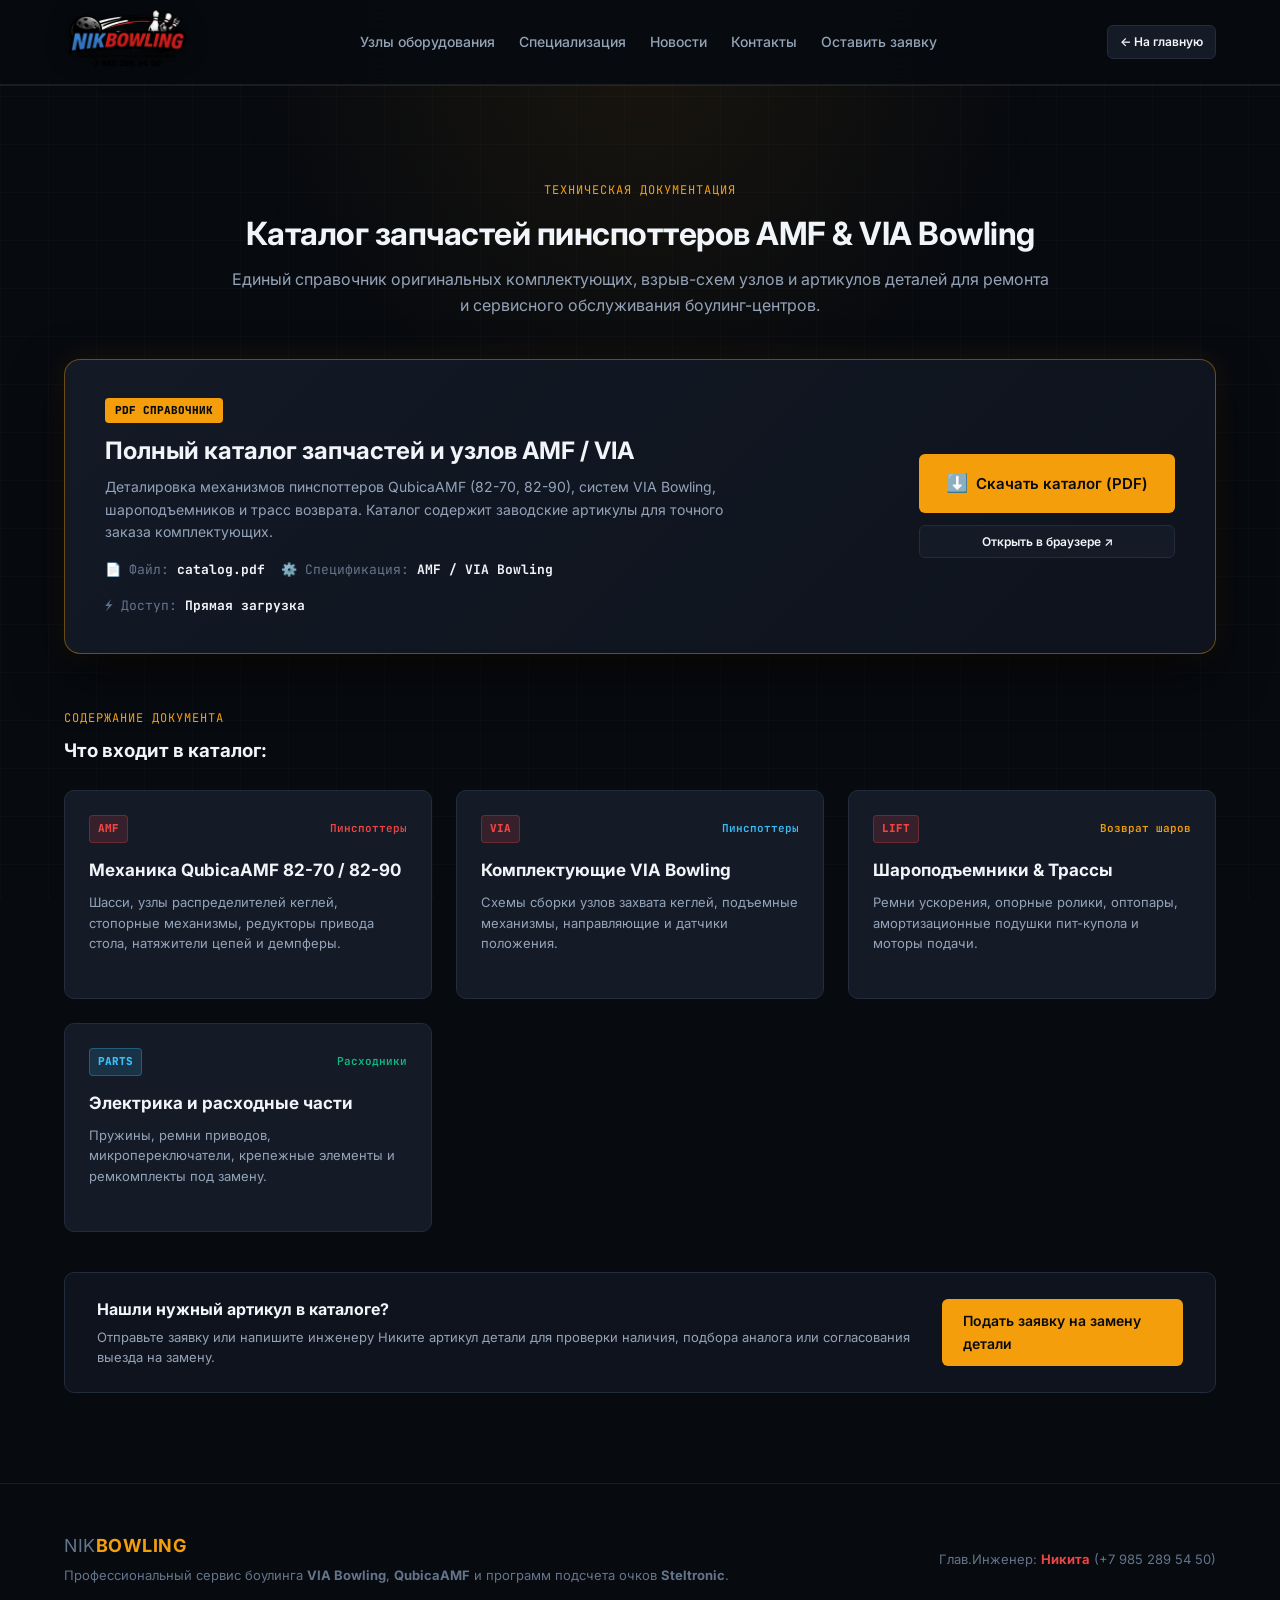
==== catalog.html @ 40575de4 "Добавлены новости (добавление, удаление, база данных) и каталог запчастей в виде отельной страницы" ====
<!DOCTYPE html>
<html lang="ru">
<head>
    <meta charset="UTF-8">
    <meta name="viewport" content="width=device-width, initial-scale=1.0">
    <title>Каталог запчастей пинспоттеров AMF & VIA | NIKBOWLING</title>
    <link rel="preconnect" href="https://fonts.googleapis.com">
    <link rel="preconnect" href="https://fonts.gstatic.com" crossorigin>
    <link href="https://fonts.googleapis.com/css2?family=Inter:wght@400;500;600;700;800&family=JetBrains+Mono:wght@400;600;700&display=swap" rel="stylesheet">
    <link rel="stylesheet" href="style.css">
</head>
<body>

    <div class="ambient-glow"></div>
    <div class="bg-grid"></div>

    <!-- ШАПКА -->
    <header class="header">
        <div class="container header-content">
            <a href="index.html" class="logo">
                <img src="logo.png" alt="NIKBOWLING" class="logo-img">
            </a>

            <nav class="nav">
                <a href="index.html#services" class="nav-item">Узлы оборудования</a>
                <a href="index.html#specialization" class="nav-item">Специализация</a>
                <a href="index.html#news" class="nav-item">Новости</a>
                <a href="index.html#contacts" class="nav-item">Контакты</a>
                <a href="index.html#request" class="nav-item">Оставить заявку</a>
            </nav>

            <div class="header-auth">
                <a href="index.html" class="btn btn-secondary btn-sm">← На главную</a>
            </div>
        </div>
    </header>

    <main class="section">
        <div class="container">
            <!-- Заголовок страницы -->
            <div class="section-title-wrap reveal active" style="text-align: center; max-width: 820px; margin: 0 auto 40px;">
                <span class="section-kicker">ТЕХНИЧЕСКАЯ ДОКУМЕНТАЦИЯ</span>
                <h2>Каталог запчастей пинспоттеров AMF & VIA Bowling</h2>
                <p>Единый справочник оригинальных комплектующих, взрыв-схем узлов и артикулов деталей для ремонта и сервисного обслуживания боулинг-центров.</p>
            </div>

            <!-- Главная карточка скачивания catalog.pdf -->
            <div class="catalog-hero-card reveal active">
                <div class="catalog-hero-left">
                    <div class="catalog-file-badge">PDF СПРАВОЧНИК</div>
                    <h3>Полный каталог запчастей и узлов AMF / VIA</h3>
                    <p>Деталировка механизмов пинспоттеров QubicaAMF (82-70, 82-90), систем VIA Bowling, шароподъемников и трасс возврата. Каталог содержит заводские артикулы для точного заказа комплектующих.</p>
                    
                    <div class="catalog-file-meta">
                        <span>📄 Файл: <strong>catalog.pdf</strong></span>
                        <span>⚙️ Спецификация: <strong>AMF / VIA Bowling</strong></span>
                        <span>⚡ Доступ: <strong>Прямая загрузка</strong></span>
                    </div>
                </div>

                <div class="catalog-hero-right" style="display: flex; flex-direction: column; gap: 12px;">
                    <a href="catalog.pdf" download="catalog.pdf" class="btn btn-primary btn-glow btn-download-main">
                        <span style="font-size: 18px;">⬇️</span>
                        <span>Скачать каталог (PDF)</span>
                    </a>
                    <a href="catalog.pdf" target="_blank" rel="noopener" class="btn btn-secondary btn-sm" style="text-align: center;">
                        <span>Открыть в браузере ↗</span>
                    </a>
                </div>
            </div>

            <!-- Разделы, представленные внутри каталога -->
            <div class="section-title-wrap reveal active" style="margin-top: 50px; margin-bottom: 24px;">
                <span class="section-kicker">СОДЕРЖАНИЕ ДОКУМЕНТА</span>
                <h3>Что входит в каталог:</h3>
            </div>

            <div class="catalog-grid reveal active">
                <div class="catalog-item-card">
                    <div class="catalog-item-head">
                        <div class="catalog-format-icon pdf-icon">AMF</div>
                        <span class="catalog-category-tag tag-amf">Пинспоттеры</span>
                    </div>
                    <h4>Механика QubicaAMF 82-70 / 82-90</h4>
                    <p>Шасси, узлы распределителей кеглей, стопорные механизмы, редукторы привода стола, натяжители цепей и демпферы.</p>
                </div>

                <div class="catalog-item-card">
                    <div class="catalog-item-head">
                        <div class="catalog-format-icon pdf-icon">VIA</div>
                        <span class="catalog-category-tag tag-via">Пинспоттеры</span>
                    </div>
                    <h4>Комплектующие VIA Bowling</h4>
                    <p>Схемы сборки узлов захвата кеглей, подъемные механизмы, направляющие и датчики положения.</p>
                </div>

                <div class="catalog-item-card">
                    <div class="catalog-item-head">
                        <div class="catalog-format-icon pdf-icon">LIFT</div>
                        <span class="catalog-category-tag tag-stel">Возврат шаров</span>
                    </div>
                    <h4>Шароподъемники & Трассы</h4>
                    <p>Ремни ускорения, опорные ролики, оптопары, амортизационные подушки пит-купола и моторы подачи.</p>
                </div>

                <div class="catalog-item-card">
                    <div class="catalog-item-head">
                        <div class="catalog-format-icon doc-icon">PARTS</div>
                        <span class="catalog-category-tag tag-service">Расходники</span>
                    </div>
                    <h4>Электрика и расходные части</h4>
                    <p>Пружины, ремни приводов, микропереключатели, крепежные элементы и ремкомплекты под замену.</p>
                </div>
            </div>

            <!-- Блок заказа по артикулу -->
            <div class="catalog-help-box reveal active" style="margin-top: 40px;">
                <div class="help-box-content">
                    <h4>Нашли нужный артикул в каталоге?</h4>
                    <p>Отправьте заявку или напишите инженеру Никите артикул детали для проверки наличия, подбора аналога или согласования выезда на замену.</p>
                </div>
                <div class="help-box-btn">
                    <a href="index.html#request" class="btn btn-primary">Подать заявку на замену детали</a>
                </div>
            </div>
        </div>
    </main>

    <footer class="footer">
        <div class="container footer-row">
            <div class="footer-copy">
                <span class="logo-brand">NIK<strong>BOWLING</strong></span>
                <p>Профессиональный сервис боулинга <strong>VIA Bowling</strong>, <strong>QubicaAMF</strong> и программ подсчета очков <strong>Steltronic</strong>.</p>
            </div>
            <div class="footer-meta">
                <span>Глав.Инженер: <strong style="color: var(--red);">Никита</strong> (+7 985 289 54 50)</span>
            </div>
        </div>
    </footer>

</body>
</html>
---- style.css ----
:root {
    --bg-dark: #070a0f;
    --bg-surface: #0e131d;
    --bg-card: #141b27;
    --bg-card-hover: #1c2637;
    
    --border: #232c3d;
    --border-subtle: rgba(255, 255, 255, 0.08);
    --border-hover: #3b475d;
    
    --text-main: #f1f5f9;
    --text-muted: #94a3b8;
    --text-dim: #64748b;
    
    --accent: #f59e0b;
    --accent-hover: #fbbf24;
    --accent-glow: rgba(245, 158, 11, 0.28);
    
    --green: #10b981;
    --red: #ef4444;
    --blue: #38bdf8;
    
    --font-sans: 'Inter', -apple-system, BlinkMacSystemFont, sans-serif;
    --font-mono: 'JetBrains Mono', monospace;
    --radius: 10px;
    --radius-sm: 6px;
}

* {
    box-sizing: border-box;
    margin: 0;
    padding: 0;
}

html {
    scroll-behavior: smooth;
}

body {
    font-family: var(--font-sans);
    background-color: var(--bg-dark);
    color: var(--text-main);
    line-height: 1.6;
    overflow-x: hidden;
    position: relative;
    -webkit-font-smoothing: antialiased;
}

.container {
    max-width: 1200px;
    margin: 0 auto;
    padding: 0 24px;
    position: relative;
}

/* Фоновые градиенты */
.ambient-glow {
    position: fixed;
    top: -250px;
    left: 50%;
    transform: translateX(-50%);
    width: 1000px;
    height: 600px;
    background: radial-gradient(circle, rgba(245, 158, 11, 0.08) 0%, rgba(7, 10, 15, 0) 70%);
    pointer-events: none;
    z-index: 0;
}

.bg-grid {
    position: fixed;
    top: 0;
    left: 0;
    width: 100%;
    height: 100%;
    background-image: 
        linear-gradient(to right, rgba(255, 255, 255, 0.02) 1px, transparent 1px),
        linear-gradient(to bottom, rgba(255, 255, 255, 0.02) 1px, transparent 1px);
    background-size: 48px 48px;
    pointer-events: none;
    z-index: 0;
}

/* ================= ВЕРХНИЙ ДОК АДМИНИСТРАТОРА ================= */
.admin-dock {
    position: sticky;
    top: 0;
    left: 0;
    width: 100%;
    background: #090e17;
    border-bottom: 2px solid var(--accent);
    z-index: 1000;
    box-shadow: 0 12px 40px rgba(0, 0, 0, 0.9);
}

.admin-dock-inner {
    max-width: 1200px;
    margin: 0 auto;
    padding: 12px 24px;
}

.admin-dock-header {
    display: flex;
    justify-content: space-between;
    align-items: center;
}

.admin-title-group {
    display: flex;
    align-items: center;
    gap: 12px;
}

.pulse-indicator {
    width: 8px;
    height: 8px;
    background: var(--green);
    border-radius: 50%;
    box-shadow: 0 0 10px var(--green);
}

.admin-dock-badge {
    font-family: var(--font-mono);
    font-size: 11px;
    font-weight: 800;
    background: var(--accent);
    color: #070a0f;
    padding: 3px 8px;
    border-radius: 4px;
}

.admin-dock-title {
    font-size: 13px;
    font-weight: 600;
}

.badge-counter {
    background: rgba(239, 68, 68, 0.2);
    color: var(--red);
    border: 1px solid rgba(239, 68, 68, 0.4);
    font-size: 11px;
    font-weight: 700;
    padding: 2px 8px;
    border-radius: 12px;
    font-family: var(--font-mono);
}

.btn-dock-toggle {
    background: var(--bg-surface);
    border: 1px solid var(--border);
    color: var(--text-muted);
    font-size: 12px;
    padding: 5px 12px;
    border-radius: var(--radius-sm);
    cursor: pointer;
    transition: all 0.2s;
}

.btn-dock-toggle:hover {
    color: var(--text-main);
    border-color: var(--border-hover);
}

.admin-dock-content {
    margin-top: 14px;
    max-height: 440px;
    overflow-y: auto;
    padding-bottom: 6px;
}

.admin-dock-content.collapsed {
    display: none;
}

.admin-orders-grid {
    display: grid;
    grid-template-columns: repeat(auto-fit, minmax(340px, 1fr));
    gap: 14px;
}

.admin-card {
    background: var(--bg-card);
    border: 1px solid var(--border);
    border-radius: var(--radius-sm);
    padding: 16px;
    display: flex;
    flex-direction: column;
    gap: 10px;
}

.admin-card-head {
    display: flex;
    justify-content: space-between;
    align-items: center;
    border-bottom: 1px solid var(--border);
    padding-bottom: 8px;
}

.admin-card-id {
    font-family: var(--font-mono);
    font-size: 12px;
    font-weight: 700;
    color: var(--accent);
}

.status-tag {
    font-size: 11px;
    font-weight: 600;
    font-family: var(--font-mono);
    padding: 2px 8px;
    border-radius: 4px;
}

.status-new { background: rgba(245, 158, 11, 0.15); color: var(--accent); border: 1px solid rgba(245, 158, 11, 0.3); }
.status-accepted { background: rgba(16, 185, 129, 0.15); color: var(--green); border: 1px solid rgba(16, 185, 129, 0.3); }
.status-rejected { background: rgba(239, 68, 68, 0.15); color: var(--red); border: 1px solid rgba(239, 68, 68, 0.3); }

.admin-card-body {
    font-size: 13px;
    color: var(--text-muted);
    line-height: 1.5;
}

.admin-card-body strong {
    color: var(--text-main);
}

.admin-comment-input {
    width: 100%;
    background: var(--bg-dark);
    border: 1px solid var(--border);
    border-radius: 4px;
    padding: 7px 10px;
    color: var(--text-main);
    font-size: 12px;
    outline: none;
}

.admin-comment-input:focus {
    border-color: var(--accent);
}

.admin-btn-row {
    display: flex;
    gap: 8px;
}

/* ================= ШАПКА САЙТА И ЛОГОТИП ================= */
.header {
    position: sticky;
    top: 0;
    background: rgba(7, 10, 15, 0.92);
    backdrop-filter: blur(20px);
    border-bottom: 1px solid var(--border-subtle);
    z-index: 500;
}

.header-content {
    display: flex;
    justify-content: space-between;
    align-items: center;
    height: 84px;
}

.logo {
    display: flex;
    align-items: center;
    text-decoration: none;
}

.logo-img {
    height: 125px;
    width: auto;
    object-fit: contain;
    display: block;
    filter: drop-shadow(0 2px 10px rgba(0, 0, 0, 0.5));
    transition: transform 0.2s ease;
}

.logo-img:hover {
    transform: scale(1.04);
}

.logo-brand {
    font-size: 18px;
    letter-spacing: 0.5px;
}

.logo-brand strong {
    color: var(--accent);
}

.nav {
    display: flex;
    gap: 24px;
}

.nav-item {
    color: var(--text-muted);
    text-decoration: none;
    font-size: 14px;
    font-weight: 500;
    transition: color 0.2s;
}

.nav-item:hover {
    color: var(--text-main);
}

.header-auth {
    display: flex;
    align-items: center;
    position: relative;
    z-index: 510;
}

.btn-auth {
    background: var(--bg-surface);
    border: 1px solid var(--border);
    color: var(--text-main);
    padding: 9px 18px;
    font-size: 13px;
    font-weight: 600;
    border-radius: var(--radius-sm);
    cursor: pointer;
    display: inline-flex;
    align-items: center;
    gap: 8px;
    transition: all 0.2s;
}

.btn-auth:hover {
    border-color: var(--accent);
    background: var(--bg-card);
    transform: translateY(-1px);
}

.user-pill {
    display: flex;
    align-items: center;
    gap: 10px;
    background: var(--bg-surface);
    border: 1px solid var(--border);
    border-radius: 30px;
    padding: 4px 6px 4px 12px;
}

.user-pill-avatar {
    width: 26px;
    height: 26px;
    background: var(--accent);
    color: #070a0f;
    font-weight: 800;
    font-size: 12px;
    border-radius: 50%;
    display: flex;
    align-items: center;
    justify-content: center;
    font-family: var(--font-mono);
}

.user-pill-info {
    display: flex;
    flex-direction: column;
    line-height: 1.2;
}

.user-pill-name { font-size: 12px; font-weight: 600; }
.user-pill-role { font-size: 10px; color: var(--accent); font-family: var(--font-mono); text-transform: uppercase; }

.btn-pill-action {
    background: var(--bg-card);
    border: 1px solid var(--border);
    color: var(--text-main);
    font-size: 11px;
    font-weight: 600;
    padding: 4px 10px;
    border-radius: 20px;
    cursor: pointer;
    transition: all 0.2s;
}

.btn-pill-action:hover {
    border-color: var(--accent);
    color: var(--accent);
}

.btn-pill-logout {
    background: none;
    border: none;
    color: var(--text-dim);
    font-size: 14px;
    cursor: pointer;
    padding: 0 6px;
}

.btn-pill-logout:hover { color: var(--red); }

/* ================= КНОПКИ ================= */
.btn {
    display: inline-flex;
    align-items: center;
    justify-content: center;
    gap: 8px;
    padding: 10px 20px;
    font-size: 14px;
    font-weight: 600;
    border-radius: var(--radius-sm);
    text-decoration: none;
    cursor: pointer;
    border: 1px solid transparent;
    transition: all 0.2s ease;
}

.btn-primary { background: var(--accent); color: #070a0f; }
.btn-primary:hover { background: var(--accent-hover); transform: translateY(-2px); }
.btn-glow:hover { box-shadow: 0 0 24px var(--accent-glow); }

.btn-secondary { background: var(--bg-card); border-color: var(--border); color: var(--text-main); }
.btn-secondary:hover { background: var(--bg-card-hover); border-color: var(--border-hover); transform: translateY(-2px); }

.btn-success { background: var(--green); color: #070a0f; }
.btn-danger { background: var(--red); color: #fff; }
.btn-sm { padding: 6px 12px; font-size: 12px; }
.btn-block { width: 100%; }

/* ================= HERO С ФОНОМ БОУЛИНГА ================= */
.hero {
    position: relative;
    padding: 110px 0 90px;
    background-image: url('bowling-hero.jpg');
    background-size: cover;
    background-position: center center;
    background-repeat: no-repeat;
    border-bottom: 1px solid var(--border-subtle);
    overflow: hidden;
}

.hero-overlay {
    position: absolute;
    inset: 0;
    background: linear-gradient(
        180deg, 
        rgba(7, 10, 15, 0.78) 0%, 
        rgba(7, 10, 15, 0.88) 60%, 
        rgba(7, 10, 15, 0.98) 100%
    );
    z-index: 1;
}

.hero-container {
    position: relative;
    z-index: 2;
}

.hero-tag {
    display: inline-flex;
    align-items: center;
    gap: 8px;
    background: rgba(245, 158, 11, 0.12);
    backdrop-filter: blur(8px);
    border: 1px solid rgba(245, 158, 11, 0.35);
    padding: 6px 16px;
    border-radius: 20px;
    font-size: 13px;
    font-weight: 600;
    color: var(--accent);
    margin-bottom: 24px;
}

.tag-dot { width: 6px; height: 6px; background: var(--accent); border-radius: 50%; }

.hero-heading {
    font-size: clamp(36px, 5.5vw, 62px);
    font-weight: 800;
    line-height: 1.12;
    letter-spacing: -1px;
    max-width: 900px;
    margin-bottom: 22px;
    text-shadow: 0 4px 20px rgba(0, 0, 0, 0.7);
}

.hero-heading span {
    background: linear-gradient(90deg, #ffffff, var(--text-muted));
    -webkit-background-clip: text;
    -webkit-text-fill-color: transparent;
}

.hero-description {
    font-size: 19px;
    color: #cbd5e1;
    max-width: 780px;
    line-height: 1.65;
    margin-bottom: 38px;
    text-shadow: 0 2px 10px rgba(0, 0, 0, 0.6);
}

.hero-btns { display: flex; gap: 16px; margin-bottom: 60px; }

.stats-row {
    display: grid;
    grid-template-columns: repeat(auto-fit, minmax(260px, 1fr));
    gap: 20px;
    border-top: 1px solid rgba(255, 255, 255, 0.1);
    padding-top: 40px;
}

.stat-card {
    background: rgba(14, 19, 29, 0.75);
    backdrop-filter: blur(14px);
    border: 1px solid rgba(255, 255, 255, 0.1);
    border-radius: var(--radius);
    padding: 24px;
    transition: transform 0.2s, border-color 0.2s;
}

.stat-card:hover {
    transform: translateY(-3px);
    border-color: var(--accent);
}

.stat-digit {
    font-family: var(--font-mono);
    font-size: 34px;
    font-weight: 700;
    color: var(--accent);
    line-height: 1;
    margin-bottom: 8px;
}

.stat-title { font-size: 15px; font-weight: 600; margin-bottom: 4px; }
.stat-sub { font-size: 13px; color: var(--text-dim); }

/* ================= СЕКЦИИ ================= */
.section { padding: 90px 0; border-top: 1px solid var(--border-subtle); }
.section-dark { background: var(--bg-surface); }

.section-kicker {
    display: inline-block;
    font-family: var(--font-mono);
    font-size: 12px;
    color: var(--accent);
    letter-spacing: 1px;
    margin-bottom: 8px;
}

.section-title-wrap { margin-bottom: 44px; }
.section-title-wrap h2 { font-size: 32px; font-weight: 700; letter-spacing: -0.5px; margin-bottom: 8px; }
.section-title-wrap p { color: var(--text-muted); font-size: 16px; }

/* Услуги */
.services-grid {
    display: grid;
    grid-template-columns: repeat(auto-fit, minmax(270px, 1fr));
    gap: 24px;
}

.service-card {
    background: var(--bg-card);
    border: 1px solid var(--border);
    border-radius: var(--radius);
    padding: 28px 24px;
    display: flex;
    flex-direction: column;
    transition: transform 0.2s, border-color 0.2s;
}

.service-card:hover {
    transform: translateY(-4px);
    border-color: var(--border-hover);
}

.card-top {
    display: flex;
    justify-content: space-between;
    align-items: center;
    margin-bottom: 16px;
}

.card-index { font-family: var(--font-mono); font-size: 11px; color: var(--accent); }
.card-status-pill {
    font-family: var(--font-mono);
    font-size: 10px;
    padding: 2px 6px;
    background: rgba(16, 185, 129, 0.1);
    color: var(--green);
    border-radius: 4px;
}

.service-card h3 { font-size: 19px; font-weight: 600; margin-bottom: 10px; }
.service-card p { font-size: 14px; color: var(--text-muted); line-height: 1.6; margin-bottom: 24px; flex-grow: 1; }

.card-tags {
    display: flex;
    flex-wrap: wrap;
    gap: 6px;
    padding-top: 16px;
    border-top: 1px solid var(--border);
}

.card-tags span {
    font-size: 11px;
    font-family: var(--font-mono);
    background: var(--bg-surface);
    border: 1px solid var(--border);
    padding: 3px 8px;
    border-radius: 4px;
    color: var(--text-muted);
}

/* Бренды */
.brands-grid {
    display: grid;
    grid-template-columns: repeat(auto-fit, minmax(280px, 1fr));
    gap: 16px;
}

.brand-item {
    background: var(--bg-card);
    border: 1px solid var(--border);
    padding: 20px 24px;
    border-radius: var(--radius-sm);
    font-family: var(--font-mono);
    font-size: 18px;
    font-weight: 800;
    letter-spacing: 1px;
    display: flex;
    flex-direction: column;
    gap: 4px;
}

.brand-type {
    font-size: 11px;
    color: var(--text-dim);
    text-transform: uppercase;
    font-weight: 500;
    letter-spacing: 0.5px;
}

.brand-highlight {
    border-color: rgba(245, 158, 11, 0.4);
    background: rgba(245, 158, 11, 0.04);
}/* ================= ОТДЕЛЬНАЯ ПЛАШКА КОНТАКТОВ ИНЖЕНЕРА ================= */
.engineer-banner {
    background: linear-gradient(135deg, rgba(20, 27, 39, 0.9) 0%, rgba(14, 19, 29, 0.95) 100%);
    border: 1px solid rgba(245, 158, 11, 0.3);
    border-radius: 16px;
    padding: 36px 40px;
    display: flex;
    justify-content: space-between;
    align-items: center;
    gap: 32px;
    box-shadow: 0 16px 40px rgba(0, 0, 0, 0.5), inset 0 1px 0 rgba(255, 255, 255, 0.08);
}

.engineer-banner-left {
    display: flex;
    align-items: center;
    gap: 24px;
    max-width: 620px;
}

.engineer-avatar-badge {
    position: relative;
    width: 68px;
    height: 68px;
    background: var(--bg-card);
    border: 2px solid var(--border-hover);
    border-radius: 50%;
    display: flex;
    align-items: center;
    justify-content: center;
    font-size: 30px;
    flex-shrink: 0;
    box-shadow: 0 0 20px rgba(245, 158, 11, 0.15);
}

.engineer-status-dot {
    position: absolute;
    bottom: 2px;
    right: 2px;
    width: 14px;
    height: 14px;
    background: var(--green);
    border: 2px solid var(--bg-dark);
    border-radius: 50%;
    box-shadow: 0 0 10px var(--green);
}

.engineer-banner-info h2 {
    font-size: 26px;
    font-weight: 700;
    margin-bottom: 6px;
}

.engineer-banner-info p {
    color: var(--text-muted);
    font-size: 14px;
    line-height: 1.5;
}

.engineer-banner-actions {
    display: flex;
    flex-direction: column;
    gap: 12px;
    min-width: 280px;
}

.contact-cta-btn {
    display: flex;
    align-items: center;
    gap: 14px;
    padding: 12px 18px;
    border-radius: var(--radius-sm);
    text-decoration: none;
    border: 1px solid var(--border);
    background: var(--bg-dark);
    transition: all 0.25s ease;
}

.cta-icon {
    font-size: 20px;
}

.cta-text {
    display: flex;
    flex-direction: column;
    line-height: 1.25;
}

.cta-text span {
    font-size: 11px;
    color: var(--text-dim);
    text-transform: uppercase;
    font-weight: 600;
}

.cta-text strong {
    font-size: 15px;
    color: var(--text-main);
    font-family: var(--font-mono);
}

.phone-cta:hover {
    border-color: var(--accent);
    background: rgba(245, 158, 11, 0.08);
    transform: translateY(-2px);
}

.phone-cta:hover .cta-text strong {
    color: var(--accent);
}

.tg-cta:hover {
    border-color: var(--blue);
    background: rgba(56, 189, 248, 0.08);
    transform: translateY(-2px);
}

.tg-cta:hover .cta-text strong {
    color: var(--blue);
}

/* Форма */
.form-box {
    display: grid;
    grid-template-columns: 1fr 1fr;
    gap: 50px;
    background: var(--bg-card);
    border: 1px solid var(--border);
    border-radius: var(--radius);
    padding: 48px;
}

.form-box-side h2 { font-size: 28px; margin-bottom: 12px; }
.form-box-side p { color: var(--text-muted); font-size: 15px; margin-bottom: 24px; }

.status-summary-card {
    background: var(--bg-surface);
    border: 1px solid var(--border);
    border-radius: var(--radius-sm);
    padding: 16px;
}

.summary-line {
    display: flex;
    justify-content: space-between;
    font-size: 13px;
    padding: 6px 0;
}

.summary-line:not(:last-child) { border-bottom: 1px dashed var(--border); }
.text-amber { color: var(--accent); }
.text-green { color: var(--green); }

.main-form {
    display: flex;
    flex-direction: column;
    gap: 16px;
}

.form-row-2 {
    display: grid;
    grid-template-columns: 1fr 1fr;
    gap: 14px;
}

.form-field {
    display: flex;
    flex-direction: column;
    gap: 6px;
}

.form-field label { font-size: 13px; font-weight: 500; color: var(--text-muted); }

.form-field input, .form-field select, .form-field textarea {
    background: var(--bg-dark);
    border: 1px solid var(--border);
    border-radius: var(--radius-sm);
    color: var(--text-main);
    padding: 11px 14px;
    font-family: inherit;
    font-size: 14px;
    outline: none;
    transition: all 0.2s;
}

.form-field input:focus, .form-field select:focus, .form-field textarea:focus {
    border-color: var(--accent);
    box-shadow: 0 0 0 3px rgba(245, 158, 11, 0.15);
}

/* ================= МОДАЛЬНЫЕ ОКНА ================= */
.modal-layer {
    position: fixed;
    inset: 0;
    background: rgba(0, 0, 0, 0.85);
    backdrop-filter: blur(10px);
    display: none;
    align-items: center;
    justify-content: center;
    z-index: 9999;
    padding: 20px;
}

.modal-layer.active { display: flex; }

.modal-box {
    background: var(--bg-card);
    border: 1px solid var(--border-hover);
    border-radius: var(--radius);
    width: 100%;
    max-width: 480px;
    padding: 36px;
    position: relative;
    box-shadow: 0 25px 60px rgba(0, 0, 0, 0.9);
}

.modal-box.modal-wide { max-width: 760px; }

.modal-exit-btn {
    position: absolute;
    top: 18px;
    right: 18px;
    background: none;
    border: none;
    color: var(--text-dim);
    font-size: 20px;
    cursor: pointer;
}

.modal-exit-btn:hover { color: var(--text-main); }
.modal-head h3 { font-size: 22px; margin-bottom: 6px; }
.modal-head p { font-size: 13px; color: var(--text-muted); margin-bottom: 24px; }

.demo-select-box {
    background: var(--bg-surface);
    border: 1px solid var(--border);
    border-radius: var(--radius-sm);
    padding: 16px;
    margin-bottom: 20px;
}

.demo-label {
    font-size: 12px;
    font-family: var(--font-mono);
    color: var(--accent);
    display: block;
    margin-bottom: 10px;
}

.demo-btn-grid { display: flex; flex-direction: column; gap: 8px; }

.btn-demo-card {
    background: var(--bg-card);
    border: 1px solid var(--border);
    border-radius: var(--radius-sm);
    padding: 10px 14px;
    display: flex;
    align-items: center;
    gap: 12px;
    cursor: pointer;
    text-align: left;
    transition: all 0.2s;
    color: var(--text-main);
}

.btn-demo-card:hover { border-color: var(--accent); background: var(--border); }
.demo-card-icon {
    width: 32px;
    height: 32px;
    border-radius: 6px;
    display: flex;
    align-items: center;
    justify-content: center;
    font-size: 15px;
}

.admin-icon { background: rgba(239, 68, 68, 0.15); color: var(--red); }
.client-icon { background: rgba(56, 189, 248, 0.15); color: var(--blue); }
.btn-demo-card strong { display: block; font-size: 13px; }
.btn-demo-card span { font-size: 11px; color: var(--text-dim); }

.modal-hr { text-align: center; position: relative; margin: 20px 0; }
.modal-hr::before { content: ""; position: absolute; top: 50%; left: 0; width: 100%; height: 1px; background: var(--border); }
.modal-hr span { position: relative; background: var(--bg-card); padding: 0 12px; font-size: 11px; color: var(--text-dim); }

.auth-fields { display: flex; flex-direction: column; gap: 14px; }

.client-orders-scroll {
    max-height: 480px;
    overflow-y: auto;
    display: flex;
    flex-direction: column;
    gap: 12px;
}

.client-order-box {
    background: var(--bg-surface);
    border: 1px solid var(--border);
    border-radius: var(--radius-sm);
    padding: 16px;
}

.client-order-head { display: flex; justify-content: space-between; font-size: 13px; margin-bottom: 8px; }
.engineer-note {
    margin-top: 10px;
    background: rgba(245, 158, 11, 0.06);
    border-left: 3px solid var(--accent);
    padding: 8px 12px;
    font-size: 12px;
    border-radius: 0 4px 4px 0;
}

/* ================= ФУТЕР ================= */
.footer {
    border-top: 1px solid var(--border-subtle);
    padding: 48px 0;
    font-size: 13px;
    color: var(--text-dim);
}

.footer-row { display: flex; justify-content: space-between; align-items: center; }
.footer-copy p { margin-top: 4px; }

.reveal {
    opacity: 0;
    transform: translateY(20px);
    transition: opacity 0.6s ease, transform 0.6s ease;
}

.reveal.active { opacity: 1; transform: translateY(0); }

@media (max-width: 900px) {
    .nav { display: none; }
    .form-box { grid-template-columns: 1fr; padding: 24px; gap: 24px; }
    .footer-row { flex-direction: column; gap: 16px; text-align: center; }
    .admin-orders-grid { grid-template-columns: 1fr; }
    .modal-box { padding: 24px; }
}












/* ================= ИНЖЕНЕРНЫЙ ДАЙДЖЕСТ (ГЛАВНАЯ) ================= */
.news-section-header {
    display: flex;
    justify-content: space-between;
    align-items: flex-end;
    margin-bottom: 24px;
    gap: 20px;
}

.news-filter-pills {
    display: flex;
    flex-wrap: wrap;
    gap: 8px;
    margin-bottom: 32px;
}

.news-pill {
    background: var(--bg-card);
    border: 1px solid var(--border);
    color: var(--text-muted);
    padding: 7px 15px;
    border-radius: 20px;
    font-size: 13px;
    font-weight: 500;
    cursor: pointer;
    transition: all 0.2s ease;
}

.news-pill:hover {
    color: var(--text-main);
    border-color: var(--border-hover);
}

.news-pill.active {
    background: var(--accent);
    color: #070a0f;
    font-weight: 700;
    border-color: var(--accent);
    box-shadow: 0 0 16px rgba(245, 158, 11, 0.25);
}

/* Сетка дайджеста */
.digest-grid {
    display: grid;
    grid-template-columns: repeat(auto-fill, minmax(350px, 1fr));
    gap: 24px;
}

.digest-card {
    background: linear-gradient(180deg, rgba(20, 27, 39, 0.85) 0%, rgba(14, 19, 29, 0.95) 100%);
    border: 1px solid var(--border);
    border-radius: var(--radius);
    padding: 24px;
    display: flex;
    flex-direction: column;
    position: relative;
    overflow: hidden;
    transition: transform 0.25s ease, border-color 0.25s ease, box-shadow 0.25s ease;
}

.digest-card::before {
    content: '';
    position: absolute;
    top: 0;
    left: 0;
    width: 100%;
    height: 3px;
    background: var(--card-accent, var(--accent));
}

.digest-card:hover {
    transform: translateY(-5px);
    border-color: var(--border-hover);
    box-shadow: 0 16px 36px rgba(0, 0, 0, 0.5);
}

.digest-card-top {
    display: flex;
    justify-content: space-between;
    align-items: center;
    margin-bottom: 14px;
}

.digest-badge {
    font-family: var(--font-mono);
    font-size: 11px;
    font-weight: 700;
    padding: 3px 8px;
    border-radius: 4px;
}

.digest-date {
    font-family: var(--font-mono);
    font-size: 12px;
    color: var(--text-dim);
}

.digest-title {
    font-size: 18px;
    font-weight: 700;
    line-height: 1.35;
    margin-bottom: 12px;
    color: var(--text-main);
}

.digest-content {
    font-size: 14px;
    color: var(--text-muted);
    line-height: 1.6;
    flex-grow: 1;
    margin-bottom: 20px;
    white-space: pre-line;
}

.digest-footer {
    display: flex;
    justify-content: space-between;
    align-items: center;
    padding-top: 14px;
    border-top: 1px solid var(--border);
}

.digest-author {
    font-size: 12px;
    color: var(--text-dim);
    font-weight: 500;
    display: flex;
    align-items: center;
    gap: 6px;
}

.btn-digest-del {
    background: none;
    border: none;
    color: var(--red);
    font-size: 12px;
    font-weight: 600;
    cursor: pointer;
    opacity: 0.8;
}

.btn-digest-del:hover {
    opacity: 1;
    text-decoration: underline;
}

@media (max-width: 768px) {
    .news-section-header {
        flex-direction: column;
        align-items: flex-start;
    }
    .digest-grid {
        grid-template-columns: 1fr;
    }
}











/* ================= СТРАНИЦА КАТАЛОГА ================= */

/* Главный большой баннер архива */
.catalog-hero-card {
    background: linear-gradient(135deg, rgba(20, 27, 39, 0.95) 0%, rgba(14, 19, 29, 0.98) 100%);
    border: 1px solid rgba(245, 158, 11, 0.4);
    border-radius: 16px;
    padding: 36px 40px;
    display: flex;
    justify-content: space-between;
    align-items: center;
    gap: 32px;
    margin-bottom: 40px;
    box-shadow: 0 20px 50px rgba(0, 0, 0, 0.6), 0 0 30px rgba(245, 158, 11, 0.1);
}

.catalog-hero-left {
    max-width: 650px;
}

.catalog-file-badge {
    display: inline-block;
    font-family: var(--font-mono);
    font-size: 11px;
    font-weight: 800;
    background: var(--accent);
    color: #070a0f;
    padding: 4px 10px;
    border-radius: 4px;
    margin-bottom: 12px;
}

.catalog-hero-left h3 {
    font-size: 24px;
    font-weight: 700;
    margin-bottom: 10px;
    line-height: 1.3;
}

.catalog-hero-left p {
    font-size: 14px;
    color: var(--text-muted);
    line-height: 1.6;
    margin-bottom: 16px;
}

.catalog-file-meta {
    display: flex;
    flex-wrap: wrap;
    gap: 16px;
    font-size: 13px;
    color: var(--text-dim);
    font-family: var(--font-mono);
}

.catalog-file-meta strong {
    color: var(--text-main);
}

.btn-download-main {
    padding: 14px 26px;
    font-size: 15px;
    white-space: nowrap;
}

/* Сетка отдельных документов */
.catalog-grid {
    display: grid;
    grid-template-columns: repeat(auto-fit, minmax(280px, 1fr));
    gap: 24px;
    margin-bottom: 40px;
}

.catalog-item-card {
    background: var(--bg-card);
    border: 1px solid var(--border);
    border-radius: var(--radius);
    padding: 24px;
    display: flex;
    flex-direction: column;
    transition: transform 0.2s ease, border-color 0.2s ease;
}

.catalog-item-card:hover {
    transform: translateY(-4px);
    border-color: var(--border-hover);
}

.catalog-item-head {
    display: flex;
    justify-content: space-between;
    align-items: center;
    margin-bottom: 16px;
}

.catalog-format-icon {
    font-family: var(--font-mono);
    font-size: 11px;
    font-weight: 800;
    padding: 4px 8px;
    border-radius: 4px;
}

.pdf-icon { background: rgba(239, 68, 68, 0.15); color: var(--red); border: 1px solid rgba(239, 68, 68, 0.3); }
.doc-icon { background: rgba(56, 189, 248, 0.15); color: var(--blue); border: 1px solid rgba(56, 189, 248, 0.3); }

.catalog-category-tag {
    font-size: 11px;
    font-family: var(--font-mono);
    font-weight: 600;
}

.tag-amf { color: var(--red); }
.tag-via { color: var(--blue); }
.tag-stel { color: var(--accent); }
.tag-service { color: var(--green); }

.catalog-item-card h4 {
    font-size: 17px;
    font-weight: 700;
    line-height: 1.35;
    margin-bottom: 10px;
}

.catalog-item-card p {
    font-size: 13px;
    color: var(--text-muted);
    line-height: 1.6;
    flex-grow: 1;
    margin-bottom: 20px;
}

.catalog-item-footer {
    display: flex;
    justify-content: space-between;
    align-items: center;
    border-top: 1px solid var(--border);
    padding-top: 14px;
}

.file-size-info {
    font-size: 12px;
    color: var(--text-dim);
    font-family: var(--font-mono);
}

/* Нижний блок помощи */
.catalog-help-box {
    background: var(--bg-surface);
    border: 1px solid var(--border);
    border-radius: var(--radius);
    padding: 24px 32px;
    display: flex;
    justify-content: space-between;
    align-items: center;
    gap: 20px;
}

.help-box-content h4 {
    font-size: 16px;
    font-weight: 700;
    margin-bottom: 4px;
}

.help-box-content p {
    font-size: 13px;
    color: var(--text-muted);
}

@media (max-width: 900px) {
    .catalog-hero-card {
        flex-direction: column;
        align-items: flex-start;
        padding: 24px;
    }
    .catalog-help-box {
        flex-direction: column;
        align-items: flex-start;
    }
}
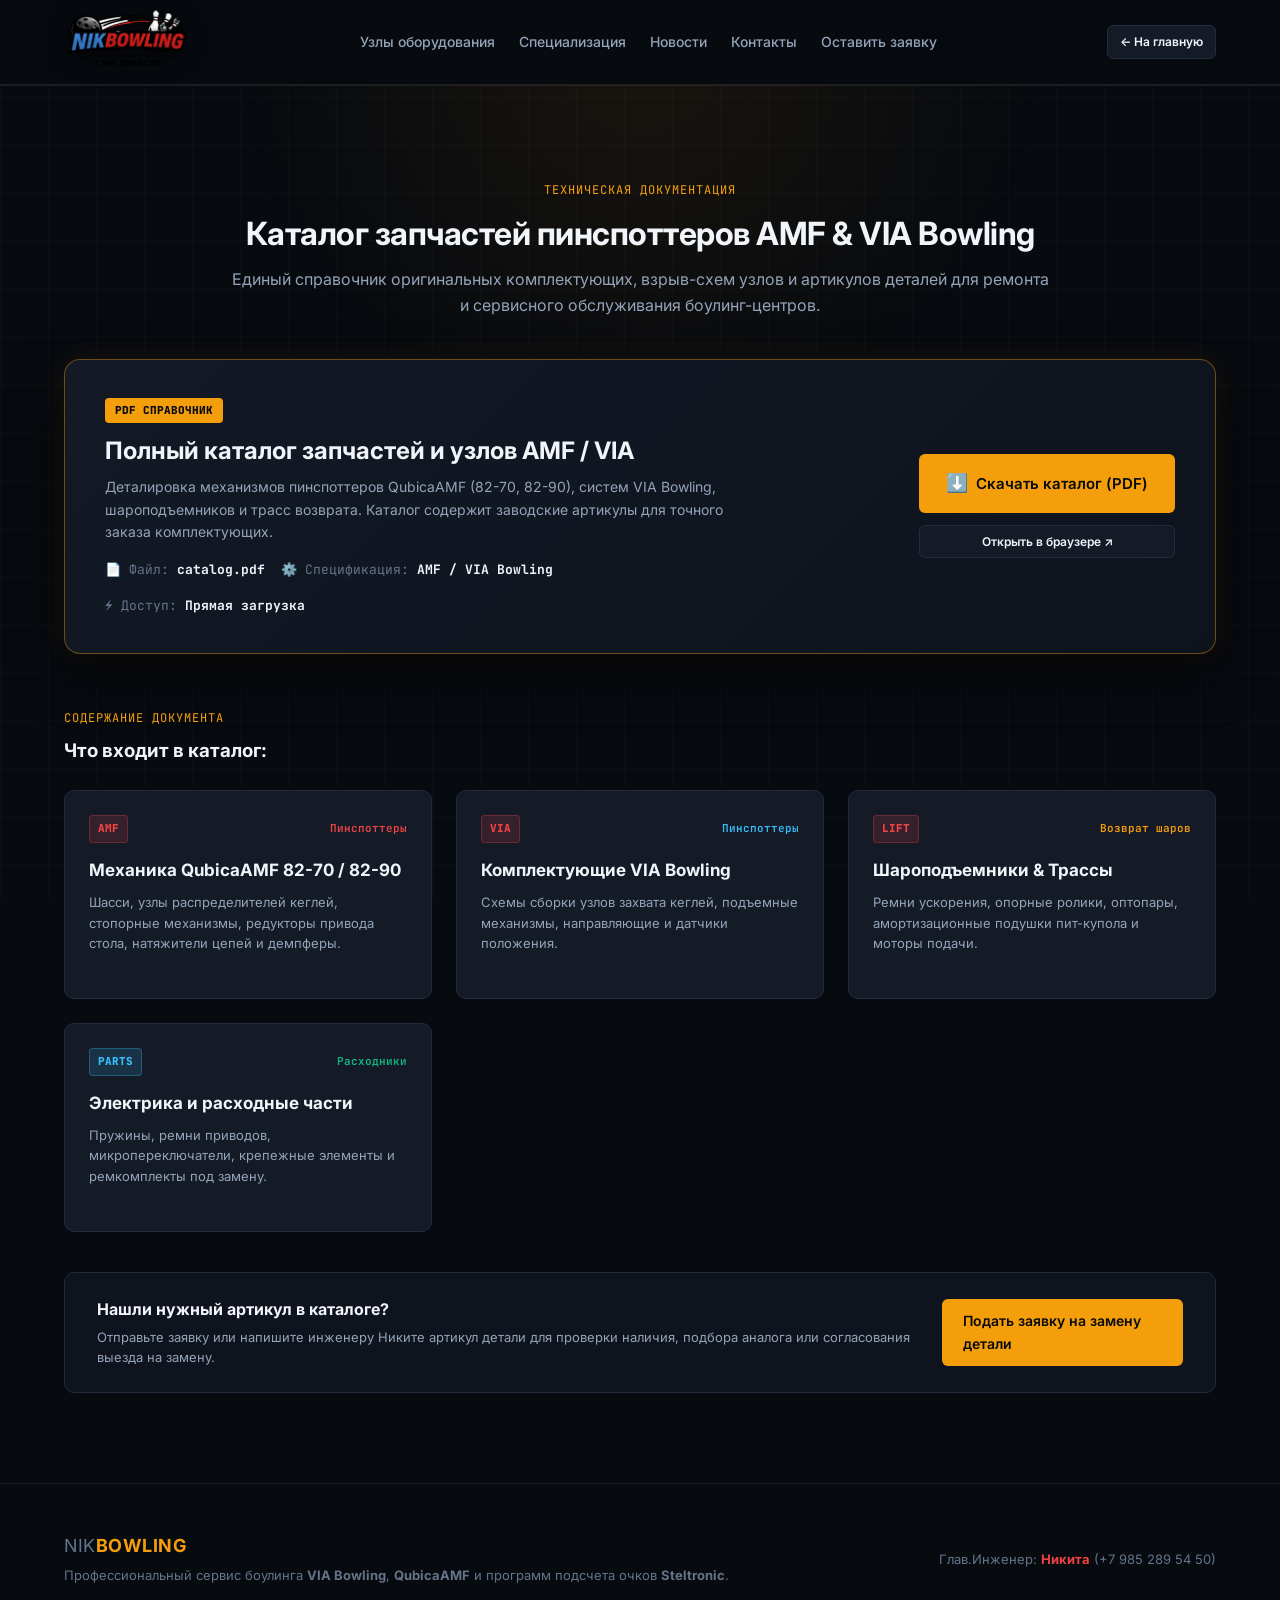
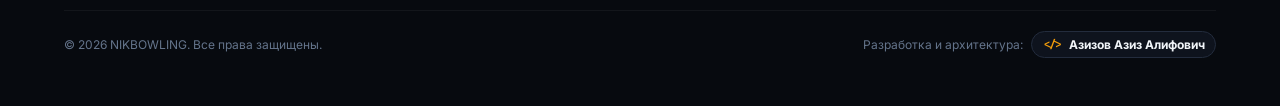
==== commit 5e7e95ac: "Указан разработчик" ====
--- a/catalog.html
+++ b/catalog.html
@@ -127,13 +127,28 @@
     </main>
 
     <footer class="footer">
-        <div class="container footer-row">
-            <div class="footer-copy">
-                <span class="logo-brand">NIK<strong>BOWLING</strong></span>
-                <p>Профессиональный сервис боулинга <strong>VIA Bowling</strong>, <strong>QubicaAMF</strong> и программ подсчета очков <strong>Steltronic</strong>.</p>
+        <div class="container">
+            <div class="footer-row">
+                <div class="footer-copy">
+                    <span class="logo-brand">NIK<strong>BOWLING</strong></span>
+                    <p>Профессиональный сервис боулинга <strong>VIA Bowling</strong>, <strong>QubicaAMF</strong> и программ подсчета очков <strong>Steltronic</strong>.</p>
+                </div>
+                <div class="footer-meta">
+                    <span>Глав.Инженер: <strong style="color: var(--red);">Никита</strong> (+7 985 289 54 50)</span>
+                </div>
             </div>
-            <div class="footer-meta">
-                <span>Глав.Инженер: <strong style="color: var(--red);">Никита</strong> (+7 985 289 54 50)</span>
+
+            <!-- Строка с авторством и копирайтом -->
+            <div class="footer-bottom-line">
+                <span>© 2026 NIKBOWLING. Все права защищены.</span>
+                <div class="dev-credit">
+                    <span>Разработка и архитектура:</span>
+                    <!-- Укажите свое имя и ссылку на Telegram или GitHub -->
+                    <a href="https://t.me/lenaurs" target="_blank" rel="noopener" class="dev-link">
+                        <span class="dev-tag">&lt;/&gt;</span>
+                        <strong>Азизов Азиз Алифович</strong>
+                    </a>
+                </div>
             </div>
         </div>
     </footer>
--- a/style.css
+++ b/style.css
@@ -1334,4 +1334,64 @@
         flex-direction: column;
         align-items: flex-start;
     }
+}
+
+
+
+
+
+
+/* ================= АВТОРСТВО В ПОДВАЛЕ ================= */
+.footer-bottom-line {
+    display: flex;
+    justify-content: space-between;
+    align-items: center;
+    border-top: 1px solid rgba(255, 255, 255, 0.05);
+    margin-top: 24px;
+    padding-top: 20px;
+    font-size: 12px;
+    color: var(--text-dim);
+}
+
+.dev-credit {
+    display: flex;
+    align-items: center;
+    gap: 8px;
+}
+
+.dev-link {
+    display: inline-flex;
+    align-items: center;
+    gap: 6px;
+    color: var(--text-main);
+    text-decoration: none;
+    background: var(--bg-surface);
+    border: 1px solid var(--border);
+    padding: 3px 10px;
+    border-radius: 20px;
+    font-size: 12px;
+    font-weight: 600;
+    transition: all 0.2s ease;
+}
+
+.dev-tag {
+    font-family: var(--font-mono);
+    color: var(--accent);
+    font-size: 11px;
+    font-weight: 700;
+}
+
+.dev-link:hover {
+    border-color: var(--accent);
+    color: var(--accent);
+    transform: translateY(-1px);
+    box-shadow: 0 0 12px rgba(245, 158, 11, 0.2);
+}
+
+@media (max-width: 768px) {
+    .footer-bottom-line {
+        flex-direction: column;
+        gap: 12px;
+        text-align: center;
+    }
 }
